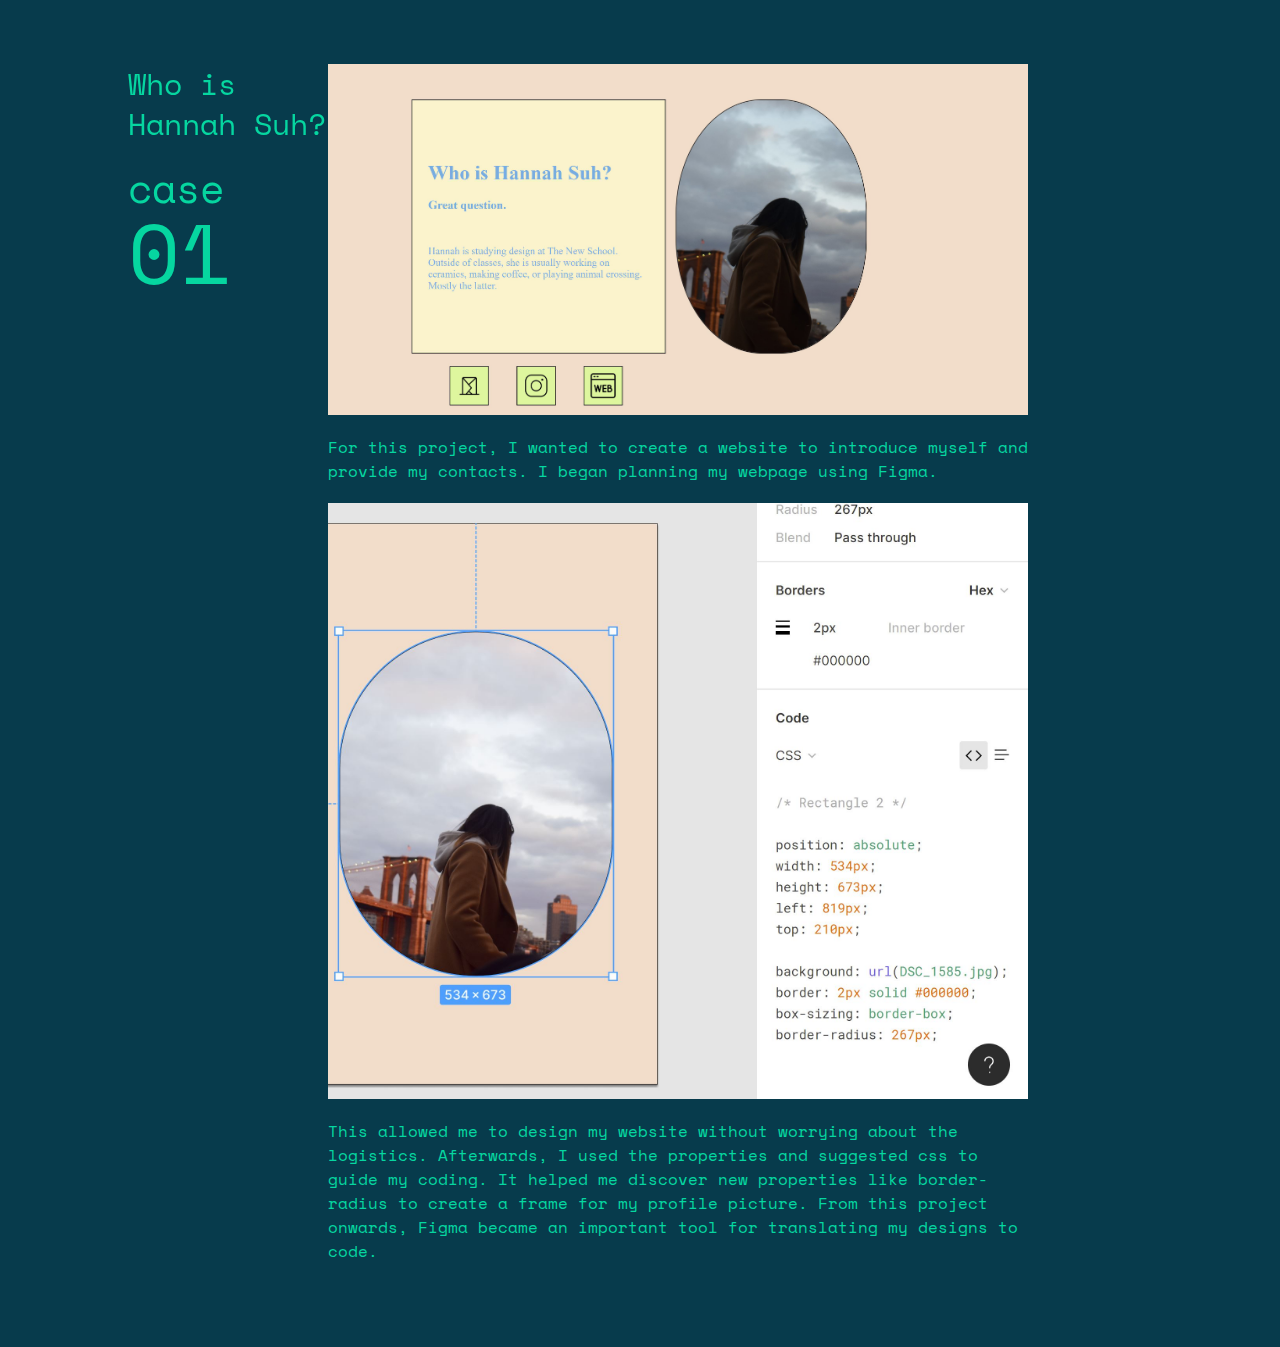
==== case_study_about_me.html @ 9477d77d "Initial commit" ====
<html>
    <head>
        <title>Case Study 1</title>
        <link rel="stylesheet" href="css/case_study_about_me.css">
        <link href="https://fonts.googleapis.com/css2?family=Space+Mono:wght@700&display=swap" rel="stylesheet">
    </head>
    <body>
        <div id="header">
            <div id="title">Who is<br>Hannah Suh?</div><br>
            <div id="case">case</div><br>
            <div id="number">01</div><br>
        </div>
        <div id="container">
            <img id="thumbnail" src="images/img3.JPG">
            <p>For this project, I wanted to create a website to introduce myself and provide my contacts. I began planning my webpage using Figma.</p>
            <img id="figma1" src="images/about_me_figma1.JPG">
            <p>This allowed me to design my website without worrying about the logistics. Afterwards, I used the properties and suggested css to guide my coding. It helped me discover new properties like border-radius to create a frame for my profile picture. From this project onwards, Figma became an important tool for translating my designs to code.</p>
        </div>
    </body>
</html>
---- css/case_study_about_me.css ----
body {
    background-color: #073b4c;
    font-family: 'Space Mono', monospace;
    color: #06d6a0;
    margin: 5%;
    margin-left: 10%;
}
#header {
    width: 200px;
    height: 100%;
    position: fixed;
}
#case {
    font-size: 40px;
}
#number {
    font-size: 85px;
}
#number, #case{
    line-height: 40px;
}
#title {
    font-size: 30px;
    line-height: 40px;
}
#container{
    width: 700px;
    display: flex;
    flex-wrap: wrap;
    margin-left: 200px;
}
#thumbnail {
    width: 100%;
}
p {
    margin-top: 20px;
    margin-bottom: 20px;;
}
#figma1 {
    width: 100%;
}
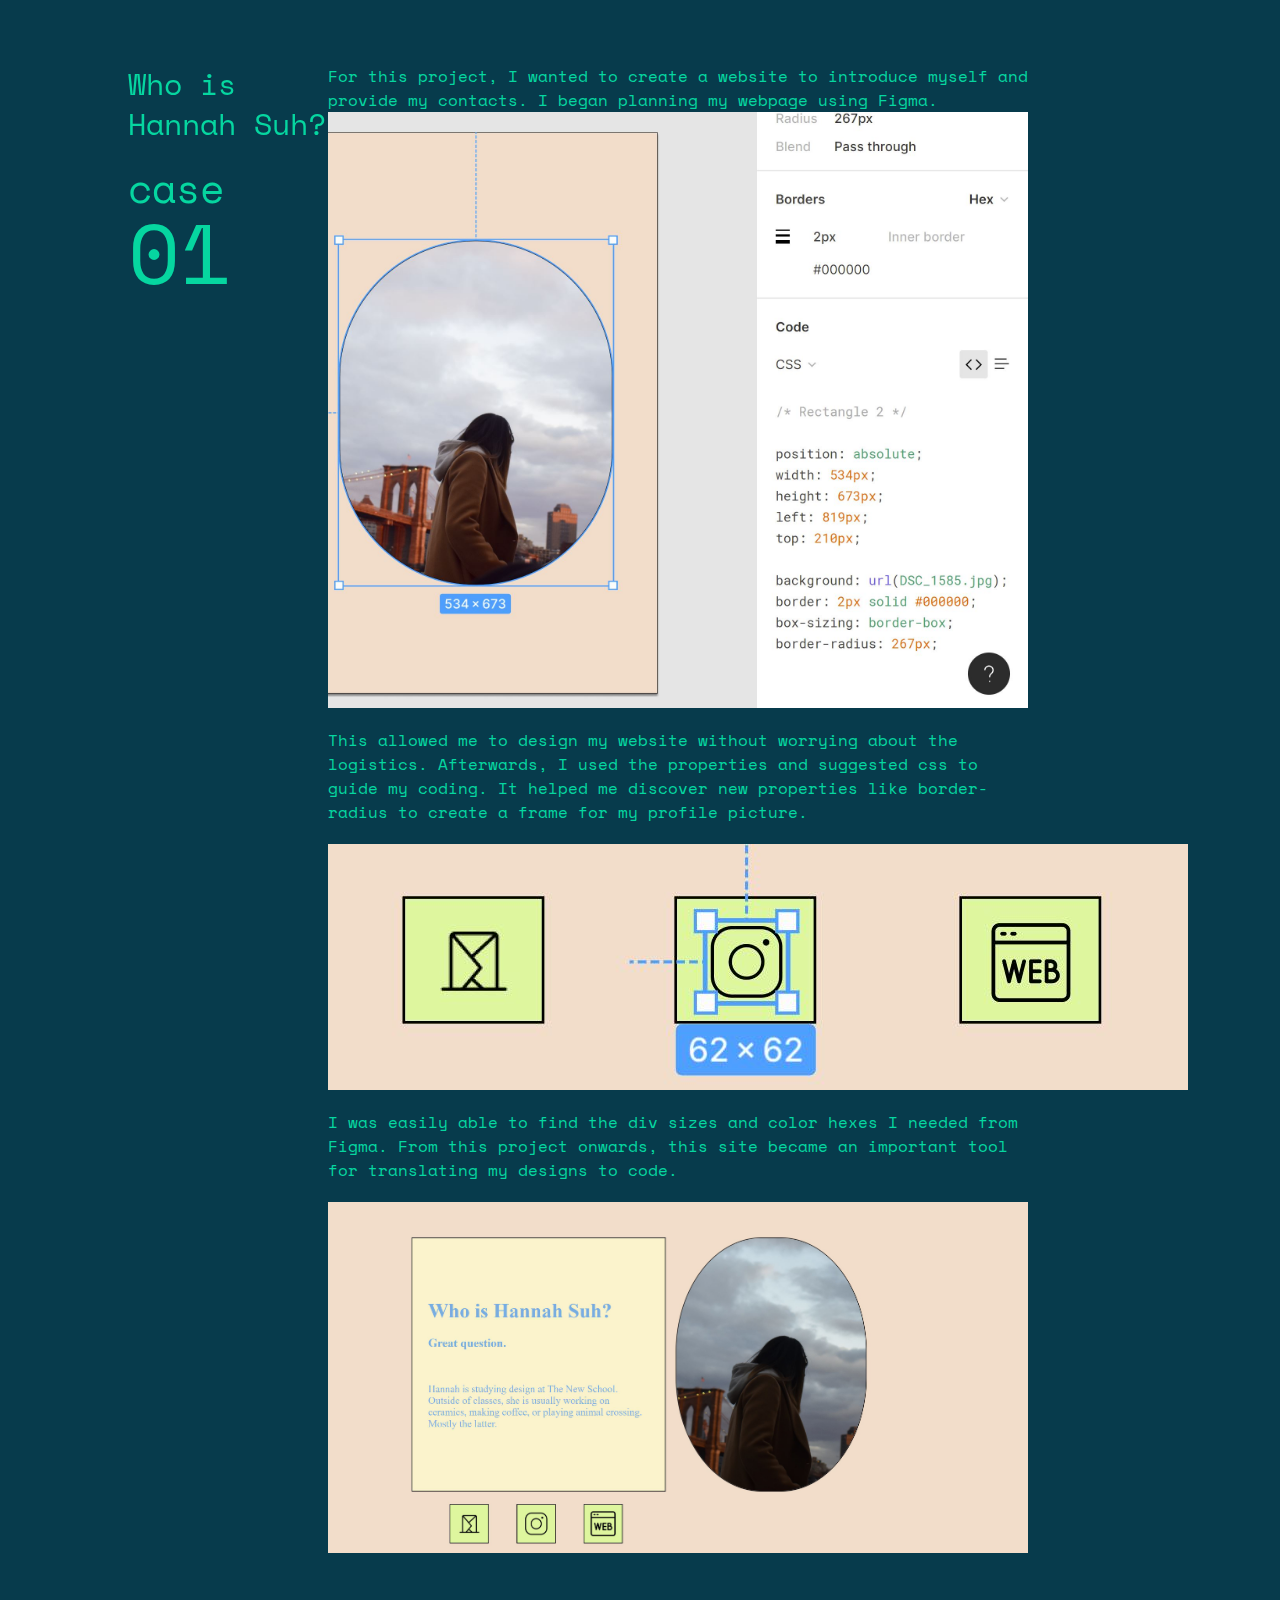
==== commit 778a5f91: "casestudy" ====
--- a/case_study_about_me.html
+++ b/case_study_about_me.html
@@ -11,10 +11,14 @@
             <div id="number">01</div><br>
         </div>
         <div id="container">
-            <img id="thumbnail" src="images/img3.JPG">
-            <p>For this project, I wanted to create a website to introduce myself and provide my contacts. I began planning my webpage using Figma.</p>
+            <div id="top">For this project, I wanted to create a website to introduce myself and provide my contacts. I began planning my webpage using Figma.</div>
             <img id="figma1" src="images/about_me_figma1.JPG">
-            <p>This allowed me to design my website without worrying about the logistics. Afterwards, I used the properties and suggested css to guide my coding. It helped me discover new properties like border-radius to create a frame for my profile picture. From this project onwards, Figma became an important tool for translating my designs to code.</p>
+            <p>This allowed me to design my website without worrying about the logistics. Afterwards, I used the properties and suggested css to guide my coding. It helped me discover new properties like border-radius to create a frame for my profile picture.</p>
+            <img src="images/about_me_figma2.JPG">
+            <p>I was easily able to find the div sizes and color hexes I needed from Figma. From this project onwards, this site became an important tool for translating my designs to code.</p>
+            <a href="https://hsuh21.github.io/about-me/">
+                <img id="thumbnail" src="images/img3.JPG">
+            </a>
         </div>
     </body>
 </html>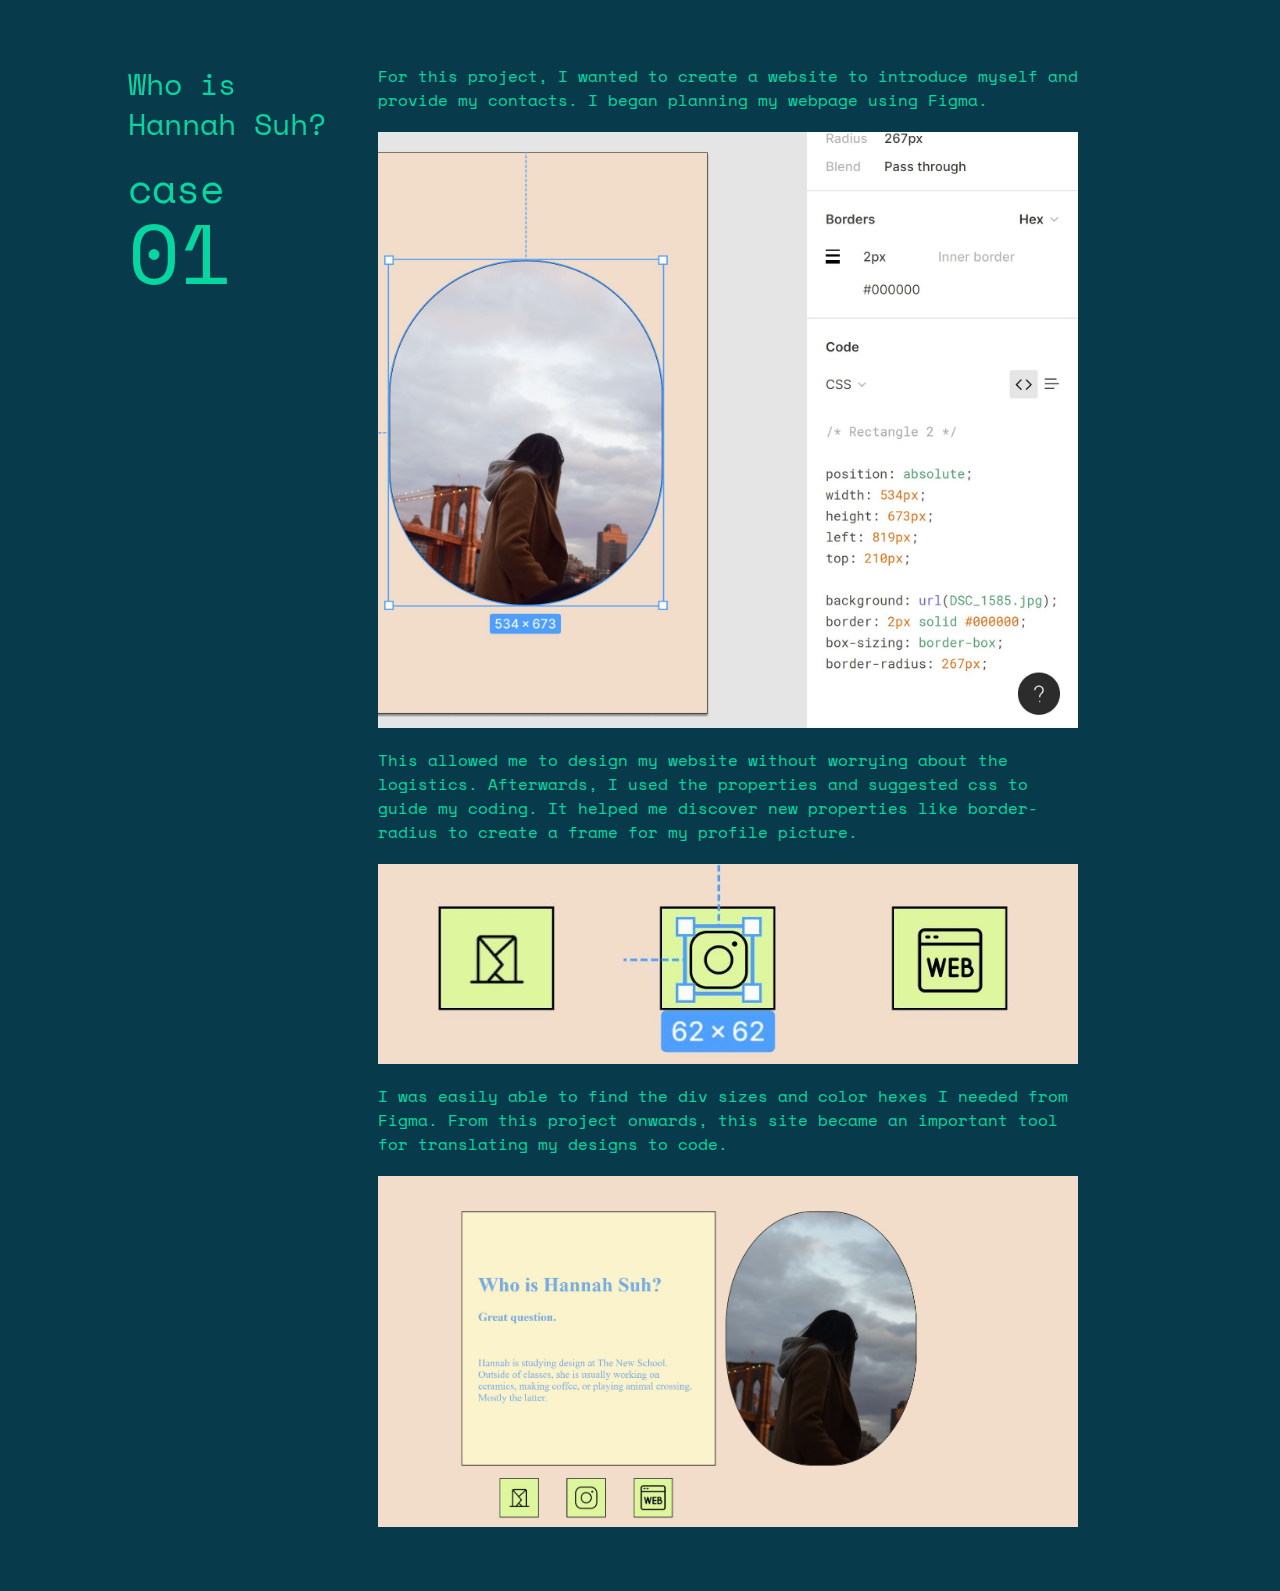
==== commit 0f935b15: "final" ====
--- a/case_study_about_me.html
+++ b/case_study_about_me.html
@@ -6,9 +6,11 @@
     </head>
     <body>
         <div id="header">
+            <a href="index.html">
             <div id="title">Who is<br>Hannah Suh?</div><br>
             <div id="case">case</div><br>
             <div id="number">01</div><br>
+            </a>
         </div>
         <div id="container">
             <div id="top">For this project, I wanted to create a website to introduce myself and provide my contacts. I began planning my webpage using Figma.</div>
--- a/css/case_study_about_me.css
+++ b/css/case_study_about_me.css
@@ -5,6 +5,16 @@
     margin: 5%;
     margin-left: 10%;
 }
+a:link {
+    color: #06d6a0;
+    text-decoration: none;
+  }
+a:visited {
+    color: #06d6a0; 
+}
+  a:hover {
+    color: #e7f1f1;
+  }
 #header {
     width: 200px;
     height: 100%;
@@ -27,15 +37,22 @@
     width: 700px;
     display: flex;
     flex-wrap: wrap;
-    margin-left: 200px;
+    margin-left: 250px;
 }
-#thumbnail {
+img {
     width: 100%;
+}
+#big {
+    margin-bottom: 20px;
+}
+#top {
+    margin-top: 0;
+    margin-bottom: 20px;
 }
 p {
     margin-top: 20px;
     margin-bottom: 20px;;
 }
-#figma1 {
-    width: 100%;
+#thumbnail:hover{
+    opacity: 70%;
 }